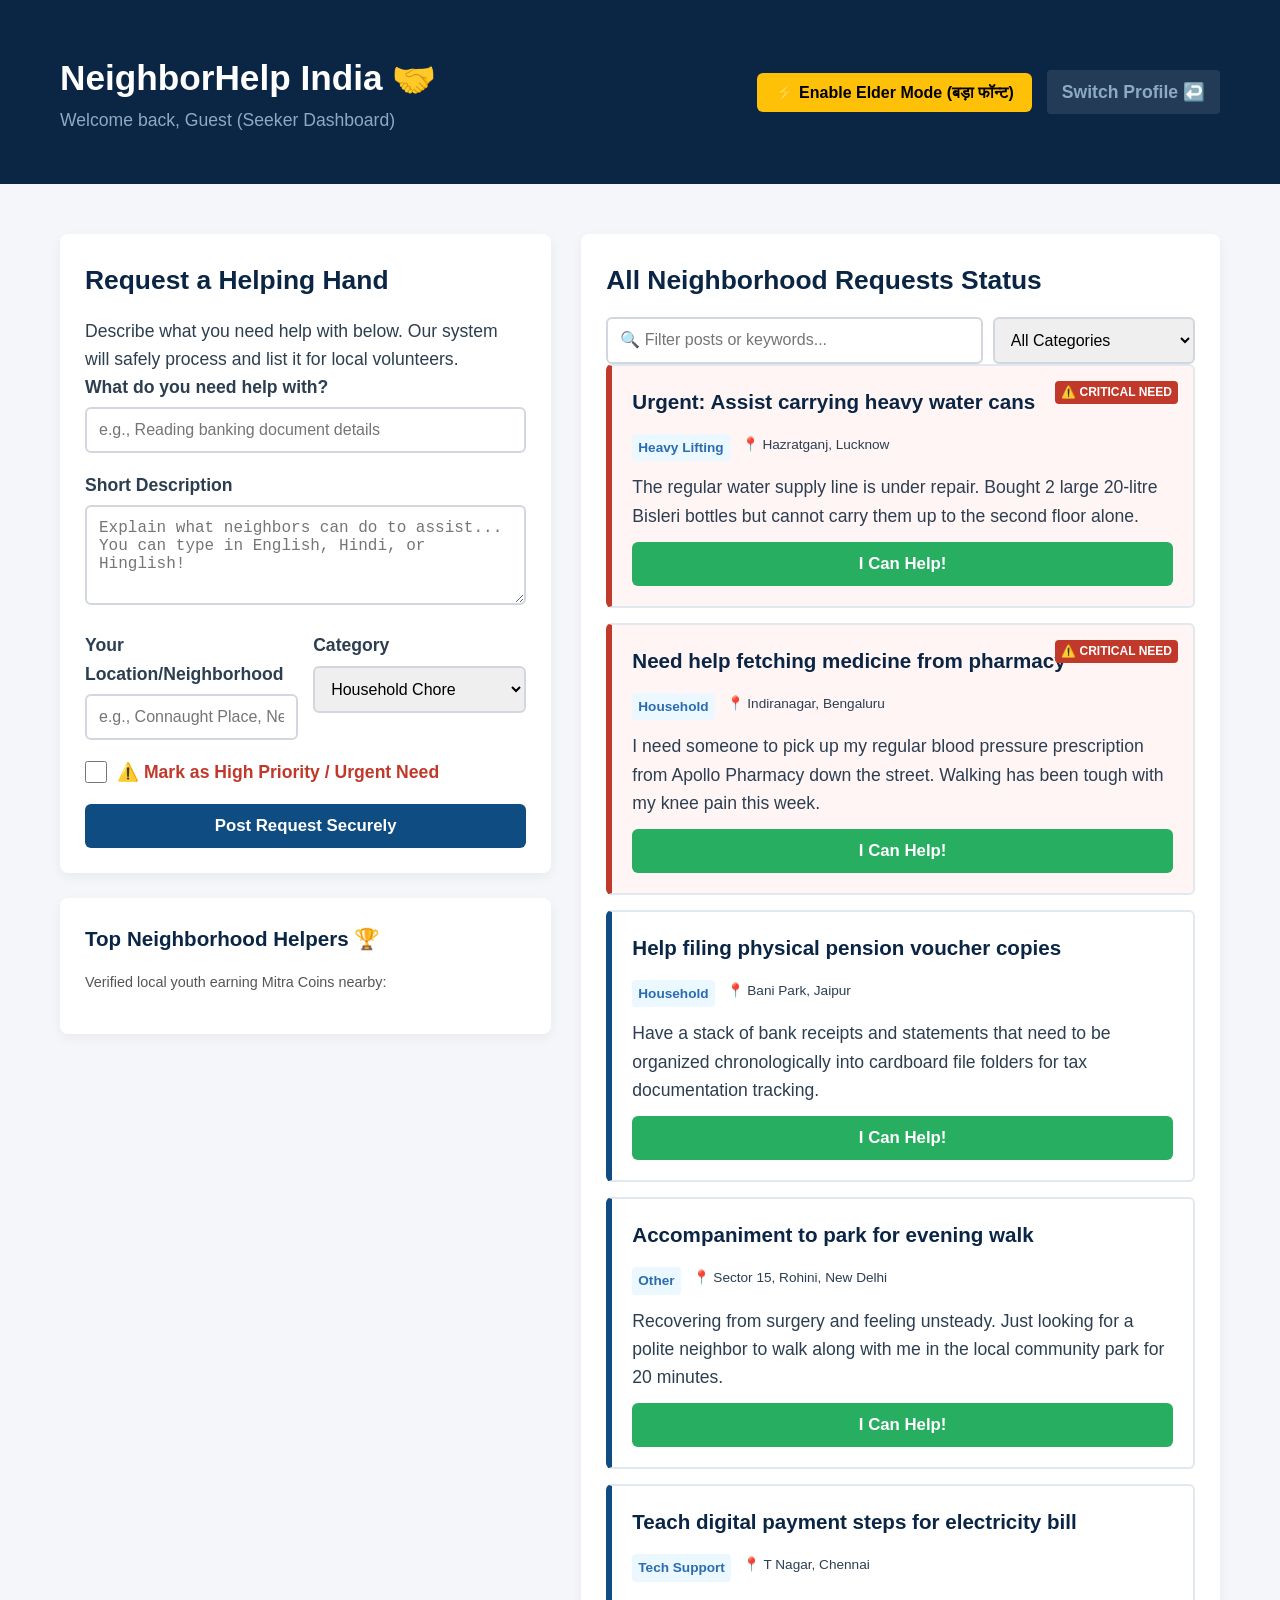
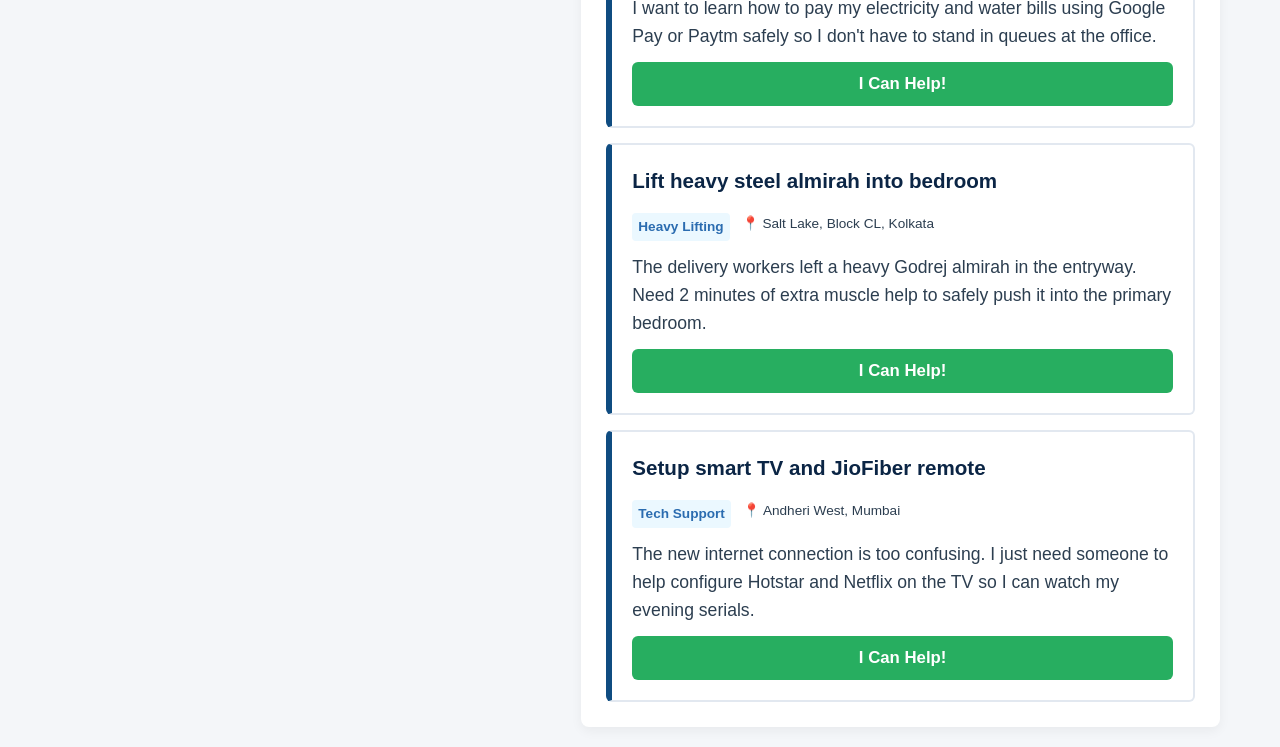
==== adult.html @ c607e311 "Add files via upload" ====
<!DOCTYPE html>
<html lang="en">
<head>
    <meta charset="UTF-8">
    <meta name="viewport" content="width=device-width, initial-scale=1.0">
    <title>Elder Dashboard - NeighborHelp India</title>
    <link rel="stylesheet" href="styles.css">
</head>
<body>

    <header class="main-header">
        <div class="container header-flex">
            <div>
                <h1>NeighborHelp India 🤝</h1>
                <p class="subtitle">Welcome back, <span id="display-profile-name">Elder</span> (Seeker Dashboard)</p>
            </div>
            <div class="header-controls">
                <button id="elder-mode-btn" class="btn-elder-toggle">⚡ Enable Elder Mode (बड़ा फॉन्ट)</button>
                <a href="index.html" class="logout-link">Switch Profile ↩️</a>
            </div>
        </div>
    </header>

    <main class="container main-content">
        <div class="left-column">
            <section class="form-section">
                <h2>Request a Helping Hand</h2>
                <p class="form-intro">Describe what you need help with below. Our system will safely process and list it for local volunteers.</p>
                
                <form id="task-form">
                    <div class="form-group">
                        <label for="task-title">What do you need help with?</label>
                        <input type="text" id="task-title" placeholder="e.g., Reading banking document details" required>
                    </div>

                    <div class="form-group">
                        <label for="task-desc">Short Description</label>
                        <textarea id="task-desc" rows="4" placeholder="Explain what neighbors can do to assist... You can type in English, Hindi, or Hinglish!" required></textarea>
                    </div>

                    <div class="form-row">
                        <div class="form-group">
                            <label for="task-location">Your Location/Neighborhood</label>
                            <input type="text" id="task-location" placeholder="e.g., Connaught Place, New Delhi" required>
                        </div>
                        <div class="form-group">
                            <label for="task-category">Category</label>
                            <select id="task-category">
                                <option value="Household">Household Chore</option>
                                <option value="Tech Support">Tech Support</option>
                                <option value="Heavy Lifting">Heavy Lifting</option>
                                <option value="Other">Other</option>
                            </select>
                        </div>
                    </div>

                    <div class="form-group checkbox-group">
                        <input type="checkbox" id="task-urgent">
                        <label for="task-urgent" class="urgent-label">⚠️ Mark as High Priority / Urgent Need</label>
                    </div>

                    <button type="submit" class="btn btn-primary">Post Request Securely</button>
                </form>
            </section>

            <section class="profile-widget leaderboard-widget">
                <h3>Top Neighborhood Helpers 🏆</h3>
                <p style="font-size: 0.9rem; color: #555; margin-bottom: 15px;">Verified local youth earning Mitra Coins nearby:</p>
                <div id="leaderboard-container">
                    </div>
            </section>
        </div>

        <section class="board-section">
            <div class="board-header">
                <h2>All Neighborhood Requests Status</h2>
                <div class="controls-wrapper">
                    <input type="text" id="search-input" placeholder="🔍 Filter posts or keywords...">
                    <select id="filter-select">
                        <option value="All">All Categories</option>
                        <option value="Household">Household Chore</option>
                        <option value="Tech Support">Tech Support</option>
                        <option value="Heavy Lifting">Heavy Lifting</option>
                        <option value="Other">Other</option>
                    </select>
                </div>
            </div>

            <div id="task-board" class="task-board">
                </div>
        </section>
    </main>

    <script src="app.js"></script>
</body>
</html>
---- styles.css ----
/* Accessibility & Global Defaults */
:root {
    --primary-color: #0f4c81;
    --primary-hover: #0a3356;
    --success-color: #27ae60;
    --urgent-color: #c0392b;
    --bg-color: #f4f6f9;
    --card-bg: #ffffff;
    --text-color: #2c3e50;
    --border-color: #d2d7df;
}

* {
    box-sizing: border-box;
    margin: 0;
    padding: 0;
}

body {
    font-family: 'Segoe UI', Tahoma, Geneva, Verdana, sans-serif;
    line-height: 1.6;
    background-color: var(--bg-color);
    color: var(--text-color);
    font-size: 1.1rem;
    transition: all 0.2s ease-in-out;
}

/* ELDER MODE OVERRIDES (HIGH CONTRAST & ENHANCED DENSITY) */
body.elder-mode {
    font-size: 1.5rem !important;
    background-color: #ffffff !important;
    color: #000000 !important;
}
body.elder-mode .form-section, 
body.elder-mode .board-section, 
body.elder-mode .profile-widget,
body.elder-mode .task-card {
    border: 3px solid #000000 !important;
    box-shadow: none !important;
    background: #ffffff !important;
    color: #000000 !important;
}
body.elder-mode input, 
body.elder-mode textarea, 
body.elder-mode select {
    font-size: 1.4rem !important;
    border: 3px solid #000000 !important;
    color: #000000 !important;
    background: #ffffff !important;
    padding: 15px !important;
}
body.elder-mode h1, body.elder-mode h2, body.elder-mode h3 {
    color: #000000 !important;
    font-size: 1.9rem !important;
    font-weight: 900 !important;
}
body.elder-mode .btn {
    font-size: 1.3rem !important;
    padding: 16px !important;
    border: 2px solid #000000 !important;
}

.container {
    max-width: 1200px;
    margin: 0 auto;
    padding: 20px;
}

.header-flex {
    display: flex;
    justify-content: space-between;
    align-items: center;
    flex-wrap: wrap;
    gap: 15px;
}

.header-controls {
    display: flex;
    align-items: center;
    gap: 15px;
}

.btn-elder-toggle {
    background-color: #ffc107;
    color: #000;
    font-weight: bold;
    border: none;
    padding: 10px 18px;
    border-radius: 6px;
    cursor: pointer;
    font-size: 1rem;
    transition: transform 0.1s;
}
.btn-elder-toggle:hover {
    transform: scale(1.03);
}

.logout-link {
    color: #8da9c4;
    text-decoration: none;
    font-weight: bold;
    background: rgba(255,255,255,0.1);
    padding: 8px 15px;
    border-radius: 4px;
}
.logout-link:hover {
    background: rgba(255,255,255,0.2);
    color: #fff;
}

/* Header styling */
.main-header {
    background-color: #0b2545;
    color: white;
    padding: 30px 0;
    margin-bottom: 30px;
}

.subtitle {
    font-size: 1.1rem;
    color: #8da9c4;
}

/* Structural Dashboard Grid Mapping */
.main-content {
    display: grid;
    grid-template-columns: 1fr;
    gap: 30px;
}

@media (min-width: 850px) {
    .main-content {
        grid-template-columns: 1fr 1.3fr;
    }
}

.left-column {
    display: flex;
    flex-direction: column;
    gap: 25px;
}

/* Cards & Widgets */
.form-section, .board-section, .profile-widget {
    background: var(--card-bg);
    padding: 25px;
    border-radius: 8px;
    box-shadow: 0 4px 12px rgba(0, 0, 0, 0.05);
}

.helper-wallet {
    background: #e3f2fd;
    border: 2px solid #90caf9;
    text-align: center;
}

.karma-container {
    font-size: 2rem;
    font-weight: bold;
    color: #1565c0;
    margin: 5px 0;
}

.karma-badge {
    display: inline-block;
    background-color: #1565c0;
    color: white;
    font-weight: bold;
    padding: 4px 14px;
    border-radius: 20px;
    font-size: 0.85rem;
}

/* Leaderboards styling */
.leaderboard-row {
    display: flex;
    justify-content: space-between;
    align-items: center;
    padding: 10px 0;
    border-bottom: 1px solid #edf2f7;
}
.leaderboard-row:last-child { border-bottom: none; }

/* Gamification Reward Lists styles */
.milestone-list {
    list-style: none;
}
.milestone-list li {
    padding: 12px;
    margin-bottom: 8px;
    border-radius: 6px;
    background: #f8f9fa;
    border-left: 4px solid #cbd5e0;
}
.milestone-list li.unlocked {
    background: #e8f5e9;
    border-left-color: var(--success-color);
    color: #1b5e20;
}

h2, h3 {
    margin-bottom: 15px;
    color: #0b2545;
}

.form-group { margin-bottom: 18px; }
.form-row {
    display: grid;
    grid-template-columns: 1fr 1fr;
    gap: 15px;
}

label {
    display: block;
    font-weight: bold;
    margin-bottom: 6px;
}

input, textarea, select {
    width: 100%;
    padding: 12px;
    border: 2px solid var(--border-color);
    border-radius: 6px;
    font-size: 1rem;
}
input:focus, textarea:focus, select:focus {
    outline: 3px solid #ffc107;
    border-color: var(--primary-color);
}

.checkbox-group { display: flex; align-items: center; gap: 10px; }
.checkbox-group input { width: 22px; height: 22px; }
.urgent-label { margin-bottom: 0; color: var(--urgent-color); }

.controls-wrapper {
    display: flex; gap: 10px; margin-top: 10px; flex-wrap: wrap;
}
.controls-wrapper input { flex: 2; min-width: 180px; }
.controls-wrapper select { flex: 1; min-width: 150px; }

/* Action Buttons styles */
.btn {
    display: inline-block; width: 100%; padding: 12px; font-size: 1.05rem;
    font-weight: bold; text-align: center; border: none; border-radius: 6px;
    cursor: pointer; transition: background 0.2s;
}
.btn-primary { background-color: var(--primary-color); color: white; }
.btn-primary:hover { background-color: var(--primary-hover); }
.btn-success { background-color: var(--success-color); color: white; }
.btn-claimed { background-color: #a0aec0; color: white; cursor: not-allowed; }
.btn-voice { background-color: #6b46c1; color: white; padding: 12px; font-size: 1rem; margin-top: 8px; }

/* Dynamic Content Feed Components layout */
.task-board { display: flex; flex-direction: column; gap: 15px; }
.task-card {
    border: 2px solid #e2e8f0; border-left: 6px solid var(--primary-color);
    padding: 20px; border-radius: 6px; background-color: #fff; position: relative;
}
.task-card.claimed { border-left-color: #718096; background-color: #edf2f7; opacity: 0.65; }
.task-card.urgent-card { border-left-color: var(--urgent-color); background-color: #fff5f5; animation: pulse 2s infinite; }

@keyframes pulse {
    0% { box-shadow: 0 0 0 0 rgba(192, 57, 43, 0.4); }
    70% { box-shadow: 0 0 0 8px rgba(192, 57, 43, 0); }
    100% { box-shadow: 0 0 0 0 rgba(192, 57, 43, 0); }
}

.urgent-badge { position: absolute; top: 15px; right: 15px; background: var(--urgent-color); color: white; font-size: 0.75rem; font-weight: bold; padding: 2px 6px; border-radius: 4px; }
.task-meta { display: flex; gap: 12px; margin: 8px 0 12px 0; font-size: 0.85rem; }
.badge { padding: 3px 6px; border-radius: 4px; font-weight: bold; background: #ebf8ff; color: #2b6cb0; }

/* Login Page Theme Layout Rules */
.login-body {
    background: linear-gradient(135deg, #0b2545 0%, #134074 100%);
    display: flex; justify-content: center; align-items: center; min-height: 100vh; padding: 20px;
}
.login-container { max-width: 550px; width: 100%; }
.login-header { text-align: center; color: white; margin-bottom: 25px; }
.login-header h1 { font-size: 2.2rem; }
.login-header p { color: #8da9c4; }
.login-card { background: white; padding: 35px; border-radius: 12px; box-shadow: 0 20px 25px -5px rgba(0,0,0,0.3); }
.role-selector-grid { display: grid; grid-template-columns: 1fr 1fr; gap: 15px; margin-top: 5px; }
.role-option { cursor: pointer; }
.role-option input { display: none; }
.role-card-inner {
    border: 2px solid var(--border-color); padding: 15px; border-radius: 8px; text-align: center; height: 100%; transition: all 0.2s;
}
.role-icon { font-size: 2rem; display: block; margin-bottom: 5px; }
.role-card-inner h3 { font-size: 1.1rem; margin-bottom: 5px; }
.role-card-inner p { font-size: 0.8rem; color: #718096; line-height: 1.3; }
.role-option input:checked + .role-card-inner {
    border-color: var(--primary-color); background: #ebf8ff; box-shadow: 0 0 0 1px var(--primary-color);
}

/* Accessible Overlay structures */
.modal-overlay {
    position: fixed; top: 0; left: 0; width: 100%; height: 100%; background: rgba(0, 0, 0, 0.6); display: none; justify-content: center; align-items: center; z-index: 1000;
}
.modal-content { background: #fff; padding: 35px; max-width: 480px; width: 90%; border-radius: 8px; position: relative; text-align: center; }
.modal-close-btn { position: absolute; top: 10px; right: 20px; font-size: 1.8rem; background: none; border: none; cursor: pointer; color: #a0aec0; }
#modal-body-text { margin: 15px 0; background: #f0fff4; padding: 12px; border-radius: 6px; border: 1px dashed var(--success-color); font-size: 1.05rem; }

@keyframes blink {
    0% { opacity: 0.3; }
    50% { opacity: 1; }
    100% { opacity: 0.3; }
}
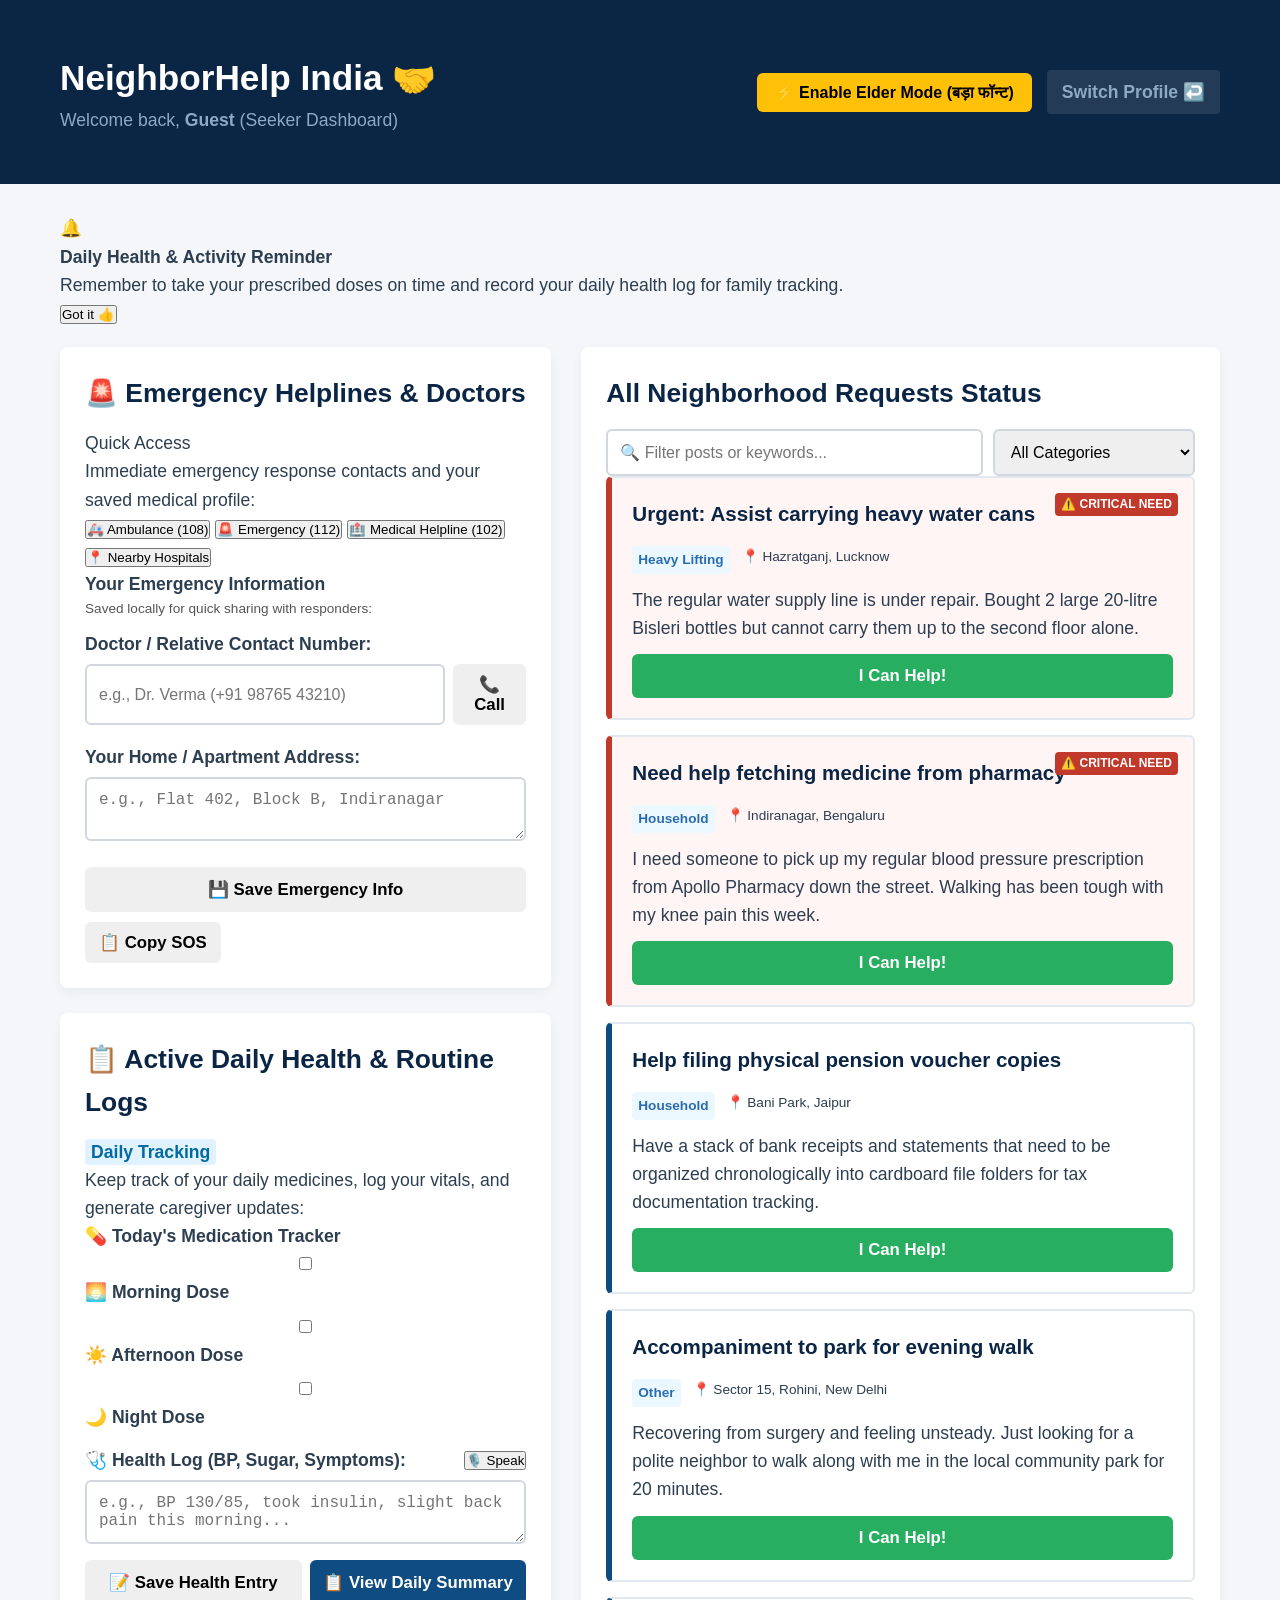
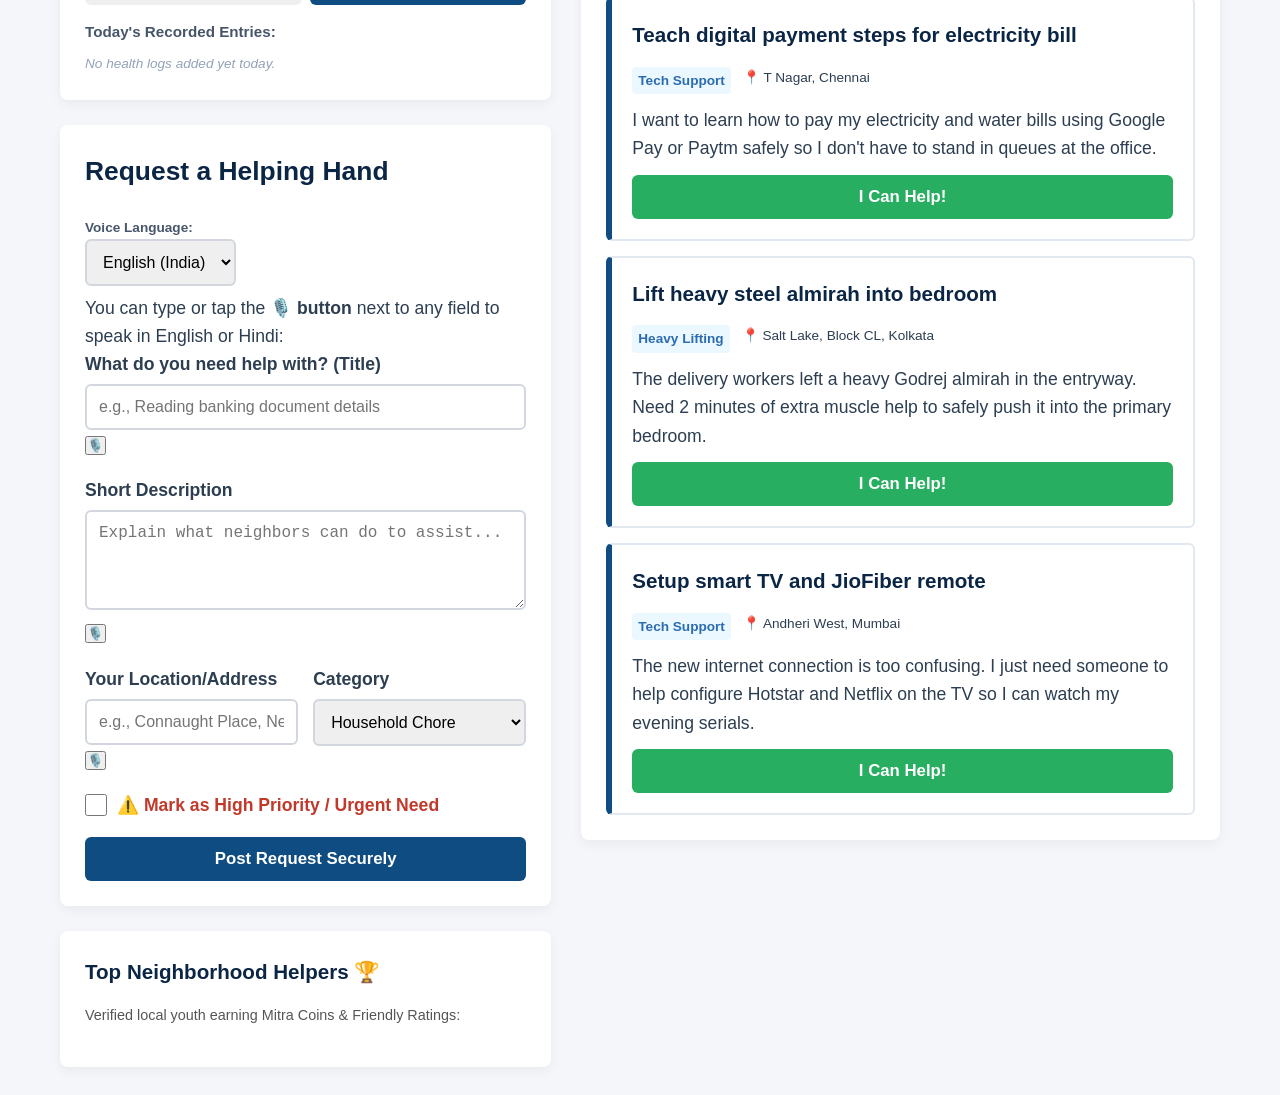
==== commit 7fef49fb: "Enhance adult.html with new features and sections Added daily reminder banner, emergency helplines s" ====
--- a/adult.html
+++ b/adult.html
@@ -6,13 +6,13 @@
     <title>Elder Dashboard - NeighborHelp India</title>
     <link rel="stylesheet" href="styles.css">
 </head>
-<body>
+<body data-page-role="adult">
 
     <header class="main-header">
         <div class="container header-flex">
             <div>
                 <h1>NeighborHelp India 🤝</h1>
-                <p class="subtitle">Welcome back, <span id="display-profile-name">Elder</span> (Seeker Dashboard)</p>
+                <p class="subtitle">Welcome back, <strong id="display-profile-name">Elder / Seeker</strong> (Seeker Dashboard)</p>
             </div>
             <div class="header-controls">
                 <button id="elder-mode-btn" class="btn-elder-toggle">⚡ Enable Elder Mode (बड़ा फॉन्ट)</button>
@@ -21,28 +21,156 @@
         </div>
     </header>
 
+    <!-- DAILY REMINDER NOTIFICATION BANNER -->
+    <div class="container" style="padding-top: 0; padding-bottom: 0;">
+        <div id="daily-reminder-banner" class="daily-reminder-card">
+            <div class="reminder-content">
+                <span class="reminder-bell-icon">🔔</span>
+                <div>
+                    <h4 id="reminder-title">Daily Health &amp; Activity Reminder</h4>
+                    <p id="reminder-desc">Remember to take your prescribed doses on time and record your daily health log for family tracking.</p>
+                </div>
+            </div>
+            <button type="button" class="btn-dismiss-reminder" onclick="dismissDailyReminder()">Got it 👍</button>
+        </div>
+    </div>
+
     <main class="container main-content">
         <div class="left-column">
+            <!-- 1. EMERGENCY MEDICAL & DOCTORS DIRECTORY -->
+            <section class="form-section emergency-section">
+                <div class="emergency-header">
+                    <h2>🚨 Emergency Helplines &amp; Doctors</h2>
+                    <span class="emergency-badge">Quick Access</span>
+                </div>
+                <p class="form-intro">Immediate emergency response contacts and your saved medical profile:</p>
+                
+                <div class="emergency-quick-dials">
+                    <button type="button" class="emergency-dial-btn ambulance-btn" onclick="triggerEmergencyCall('108', 'Ambulance')">🚑 Ambulance (108)</button>
+                    <button type="button" class="emergency-dial-btn national-btn" onclick="triggerEmergencyCall('112', 'National Emergency')">🚨 Emergency (112)</button>
+                    <button type="button" class="emergency-dial-btn medical-btn" onclick="triggerEmergencyCall('102', 'Medical Helpline')">🏥 Medical Helpline (102)</button>
+                    <button type="button" class="emergency-dial-btn maps-btn" onclick="findNearbyHospitals()">📍 Nearby Hospitals</button>
+                </div>
+
+                <div class="emergency-saved-info">
+                    <h4>Your Emergency Information</h4>
+                    <p style="font-size: 0.85rem; color: #555; margin-bottom: 10px;">Saved locally for quick sharing with responders:</p>
+                    
+                    <div class="form-group">
+                        <label for="elder-contact-no">Doctor / Relative Contact Number:</label>
+                        <div style="display: flex; gap: 8px;">
+                            <input type="tel" id="elder-contact-no" placeholder="e.g., Dr. Verma (+91 98765 43210)">
+                            <button type="button" class="btn btn-secondary" style="width: auto; padding: 10px 14px;" onclick="callSavedDoctor()">📞 Call</button>
+                        </div>
+                    </div>
+
+                    <div class="form-group">
+                        <label for="elder-home-address">Your Home / Apartment Address:</label>
+                        <textarea id="elder-home-address" rows="2" placeholder="e.g., Flat 402, Block B, Indiranagar"></textarea>
+                    </div>
+
+                    <div style="display: flex; gap: 10px; align-items: center; flex-wrap: wrap;">
+                        <button type="button" id="save-emergency-btn" class="btn btn-secondary">💾 Save Emergency Info</button>
+                        <button type="button" class="btn btn-danger" style="width: auto; padding: 10px 14px;" onclick="copySOSDetails()">📋 Copy SOS</button>
+                        <span id="emergency-save-status" class="status-msg"></span>
+                    </div>
+                </div>
+            </section>
+
+            <!-- 2. ACTIVE DAILY HEALTH & ROUTINE LOG SECTION -->
+            <section class="form-section daily-log-section">
+                <div class="emergency-header">
+                    <h2>📋 Active Daily Health &amp; Routine Logs</h2>
+                    <span class="badge" style="background:#e0f2fe; color:#0369a1;">Daily Tracking</span>
+                </div>
+                <p class="form-intro">Keep track of your daily medicines, log your vitals, and generate caregiver updates:</p>
+
+                <!-- MEDICINE SCHEDULE CHECKLIST -->
+                <div class="medication-checklist-card">
+                    <h4>💊 Today's Medication Tracker</h4>
+                    <div class="med-checkbox-grid">
+                        <label class="med-toggle-item">
+                            <input type="checkbox" id="med-morning" onchange="toggleMedicationLog('Morning')">
+                            <span>🌅 Morning Dose</span>
+                        </label>
+                        <label class="med-toggle-item">
+                            <input type="checkbox" id="med-afternoon" onchange="toggleMedicationLog('Afternoon')">
+                            <span>☀️ Afternoon Dose</span>
+                        </label>
+                        <label class="med-toggle-item">
+                            <input type="checkbox" id="med-night" onchange="toggleMedicationLog('Night')">
+                            <span>🌙 Night Dose</span>
+                        </label>
+                    </div>
+                </div>
+
+                <!-- HEALTH LOG ENTRY (BP, SUGAR, SYMPTOMS) -->
+                <div class="health-log-entry-card" style="margin-top: 15px;">
+                    <div style="display: flex; justify-content: space-between; align-items: center; margin-bottom: 6px;">
+                        <label for="health-log-input" style="margin-bottom:0;">🩺 Health Log (BP, Sugar, Symptoms):</label>
+                        <button type="button" class="mic-field-btn" style="position:static;" onclick="startVoiceForField('health-log-input', 'Health Log')">🎙️ Speak</button>
+                    </div>
+                    <textarea id="health-log-input" rows="2" placeholder="e.g., BP 130/85, took insulin, slight back pain this morning..."></textarea>
+                    
+                    <div style="display: flex; gap: 8px; margin-top: 8px; flex-wrap: wrap;">
+                        <button type="button" class="btn btn-secondary" style="flex:1;" onclick="saveDailyHealthLog()">📝 Save Health Entry</button>
+                        <button type="button" class="btn btn-primary" style="flex:1;" onclick="generateDailyCaregiverSummary()">📋 View Daily Summary</button>
+                    </div>
+                </div>
+
+                <!-- RECENT ACTIVE LOG FEED -->
+                <div style="margin-top: 15px;">
+                    <h4 style="font-size: 0.95rem; color:#475569; margin-bottom: 8px;">Today's Recorded Entries:</h4>
+                    <div id="daily-log-entries-list" class="daily-log-entries-box">
+                        <p style="font-size:0.85rem; color:#94a3b8; font-style:italic;">No health logs added yet today.</p>
+                    </div>
+                </div>
+            </section>
+
+            <!-- 3. REQUEST A TASK FORM WITH INDIVIDUAL VOICE INPUTS -->
             <section class="form-section">
-                <h2>Request a Helping Hand</h2>
-                <p class="form-intro">Describe what you need help with below. Our system will safely process and list it for local volunteers.</p>
-                
+                <div style="display: flex; justify-content: space-between; align-items: center; margin-bottom: 8px; flex-wrap: wrap; gap: 10px;">
+                    <h2>Request a Helping Hand</h2>
+                    <div class="voice-lang-bar">
+                        <label for="voice-lang-select" style="margin-bottom:0; font-size:0.85rem; color:#475569;">Voice Language:</label>
+                        <select id="voice-lang-select" class="voice-lang-dropdown">
+                            <option value="en-IN" selected>English (India)</option>
+                            <option value="hi-IN">हिन्दी (Hindi)</option>
+                        </select>
+                    </div>
+                </div>
+                <p class="form-intro">You can type or tap the <strong>🎙️ button</strong> next to any field to speak in English or Hindi:</p>
+                <p id="voice-status-text" class="voice-status-indicator" style="display:none;"></p>
+
                 <form id="task-form">
-                    <div class="form-group">
-                        <label for="task-title">What do you need help with?</label>
-                        <input type="text" id="task-title" placeholder="e.g., Reading banking document details" required>
-                    </div>
-
+                    <!-- TITLE FIELD WITH MIC -->
+                    <div class="form-group">
+                        <label for="task-title">What do you need help with? (Title)</label>
+                        <div class="input-with-mic">
+                            <input type="text" id="task-title" placeholder="e.g., Reading banking document details" required>
+                            <button type="button" class="mic-field-btn" onclick="startVoiceForField('task-title', 'Title')">🎙️</button>
+                        </div>
+                    </div>
+
+                    <!-- SHORT DESCRIPTION FIELD WITH MIC -->
                     <div class="form-group">
                         <label for="task-desc">Short Description</label>
-                        <textarea id="task-desc" rows="4" placeholder="Explain what neighbors can do to assist... You can type in English, Hindi, or Hinglish!" required></textarea>
+                        <div class="input-with-mic textarea-mic-wrapper">
+                            <textarea id="task-desc" rows="4" placeholder="Explain what neighbors can do to assist..." required></textarea>
+                            <button type="button" class="mic-field-btn mic-textarea-btn" onclick="startVoiceForField('task-desc', 'Description')">🎙️</button>
+                        </div>
                     </div>
 
                     <div class="form-row">
+                        <!-- LOCATION FIELD WITH MIC -->
                         <div class="form-group">
-                            <label for="task-location">Your Location/Neighborhood</label>
-                            <input type="text" id="task-location" placeholder="e.g., Connaught Place, New Delhi" required>
-                        </div>
+                            <label for="task-location">Your Location/Address</label>
+                            <div class="input-with-mic">
+                                <input type="text" id="task-location" placeholder="e.g., Connaught Place, New Delhi" required>
+                                <button type="button" class="mic-field-btn" onclick="startVoiceForField('task-location', 'Location / Address')">🎙️</button>
+                            </div>
+                        </div>
+
                         <div class="form-group">
                             <label for="task-category">Category</label>
                             <select id="task-category">
@@ -63,34 +191,91 @@
                 </form>
             </section>
 
+            <!-- LEADERBOARD -->
             <section class="profile-widget leaderboard-widget">
                 <h3>Top Neighborhood Helpers 🏆</h3>
-                <p style="font-size: 0.9rem; color: #555; margin-bottom: 15px;">Verified local youth earning Mitra Coins nearby:</p>
-                <div id="leaderboard-container">
-                    </div>
-            </section>
-        </div>
-
-        <section class="board-section">
-            <div class="board-header">
-                <h2>All Neighborhood Requests Status</h2>
-                <div class="controls-wrapper">
-                    <input type="text" id="search-input" placeholder="🔍 Filter posts or keywords...">
-                    <select id="filter-select">
-                        <option value="All">All Categories</option>
-                        <option value="Household">Household Chore</option>
-                        <option value="Tech Support">Tech Support</option>
-                        <option value="Heavy Lifting">Heavy Lifting</option>
-                        <option value="Other">Other</option>
-                    </select>
-                </div>
-            </div>
-
-            <div id="task-board" class="task-board">
-                </div>
-        </section>
+                <p style="font-size: 0.9rem; color: #555; margin-bottom: 15px;">Verified local youth earning Mitra Coins &amp; Friendly Ratings:</p>
+                <div id="leaderboard-container"></div>
+            </section>
+        </div>
+
+        <div class="right-column">
+            <!-- INCOMING VOLUNTEER OFFERS AWAITING ACCEPTANCE -->
+            <div id="helper-approval-section" class="approval-box" style="display:none;">
+                <div class="approval-box-header">
+                    <h3>🔔 Help is Available! Do you want to accept?</h3>
+                    <span class="live-dot-pulse">Action Required</span>
+                </div>
+                <p style="font-size: 0.95rem; color: #92400e; margin-bottom: 12px;">
+                    A volunteer has offered to help. Please review and click <strong>Accept</strong> to assign them:
+                </p>
+                <div id="approval-cards-container"></div>
+            </div>
+
+            <!-- ACTIVE IN-PROGRESS SECTION: ASKS IF HELP IS COMPLETED -->
+            <div id="in-progress-section" class="active-progress-box" style="display:none;">
+                <div class="approval-box-header">
+                    <h3>⏳ Help in Progress</h3>
+                    <span class="active-dot-pulse">Ongoing</span>
+                </div>
+                <p style="font-size: 0.95rem; color: #075985; margin-bottom: 12px;">
+                    A volunteer is currently assigned. When they finish, confirm below to release their Mitra Coins and rate them:
+                </p>
+                <div id="in-progress-cards-container"></div>
+            </div>
+
+            <!-- TASK STATUS FEED -->
+            <section class="board-section">
+                <div class="board-header">
+                    <h2>All Neighborhood Requests Status</h2>
+                    <div class="controls-wrapper">
+                        <input type="text" id="search-input" placeholder="🔍 Filter posts or keywords...">
+                        <select id="filter-select">
+                            <option value="All">All Categories</option>
+                            <option value="Household">Household Chore</option>
+                            <option value="Tech Support">Tech Support</option>
+                            <option value="Heavy Lifting">Heavy Lifting</option>
+                            <option value="Other">Other</option>
+                        </select>
+                    </div>
+                </div>
+
+                <div id="task-board" class="task-board"></div>
+            </section>
+        </div>
     </main>
+
+    <!-- COMPLETION & FRIENDLY RATING MODAL -->
+    <div id="rating-modal" class="modal-overlay">
+        <div class="modal-content">
+            <button class="modal-close-btn" id="close-rating-modal-btn">&times;</button>
+            <h2>Confirm Help Done &amp; Rate Volunteer 🎉</h2>
+            <p id="rating-task-title" style="font-weight: bold; margin: 10px 0; color: #0d2c4a; font-size: 1.1rem;"></p>
+            <p>Did volunteer <strong id="rating-helper-name">the helper</strong> finish the work satisfactorily?</p>
+            
+            <div class="rating-choice-group">
+                <label>How friendly and helpful was the volunteer?</label>
+                <div class="rating-buttons">
+                    <button type="button" class="btn rating-btn rating-selected" data-rating="friendly">😊 Very Friendly &amp; Helpful</button>
+                    <button type="button" class="btn rating-btn" data-rating="unfriendly">😐 Neutral / Needs Improvement</button>
+                </div>
+            </div>
+
+            <button id="submit-completion-btn" class="btn btn-success" style="margin-top: 22px;">✅ Confirm Help Done &amp; Award Mitra Coins</button>
+        </div>
+    </div>
+
+    <!-- DAILY HEALTH & CAREGIVER SUMMARY MODAL -->
+    <div id="summary-modal" class="modal-overlay">
+        <div class="modal-content">
+            <button class="modal-close-btn" onclick="closeSummaryModal()">&times;</button>
+            <h2>📋 Daily Health &amp; Activity Summary</h2>
+            <p style="font-size:0.9rem; color:#64748b; margin-bottom:12px;">Consolidated daily briefing for yourself and caregivers:</p>
+            <div id="summary-modal-body" style="text-align:left; background:#f8fafc; border:1px solid #cbd5e1; border-radius:8px; padding:15px; font-size:0.95rem; line-height:1.5;"></div>
+            <button type="button" class="btn btn-primary" style="margin-top:15px;" onclick="copyDailySummaryText()">📋 Copy Summary for Family WhatsApp</button>
+        </div>
+    </div>
 
     <script src="app.js"></script>
 </body>
-</html>+</html>
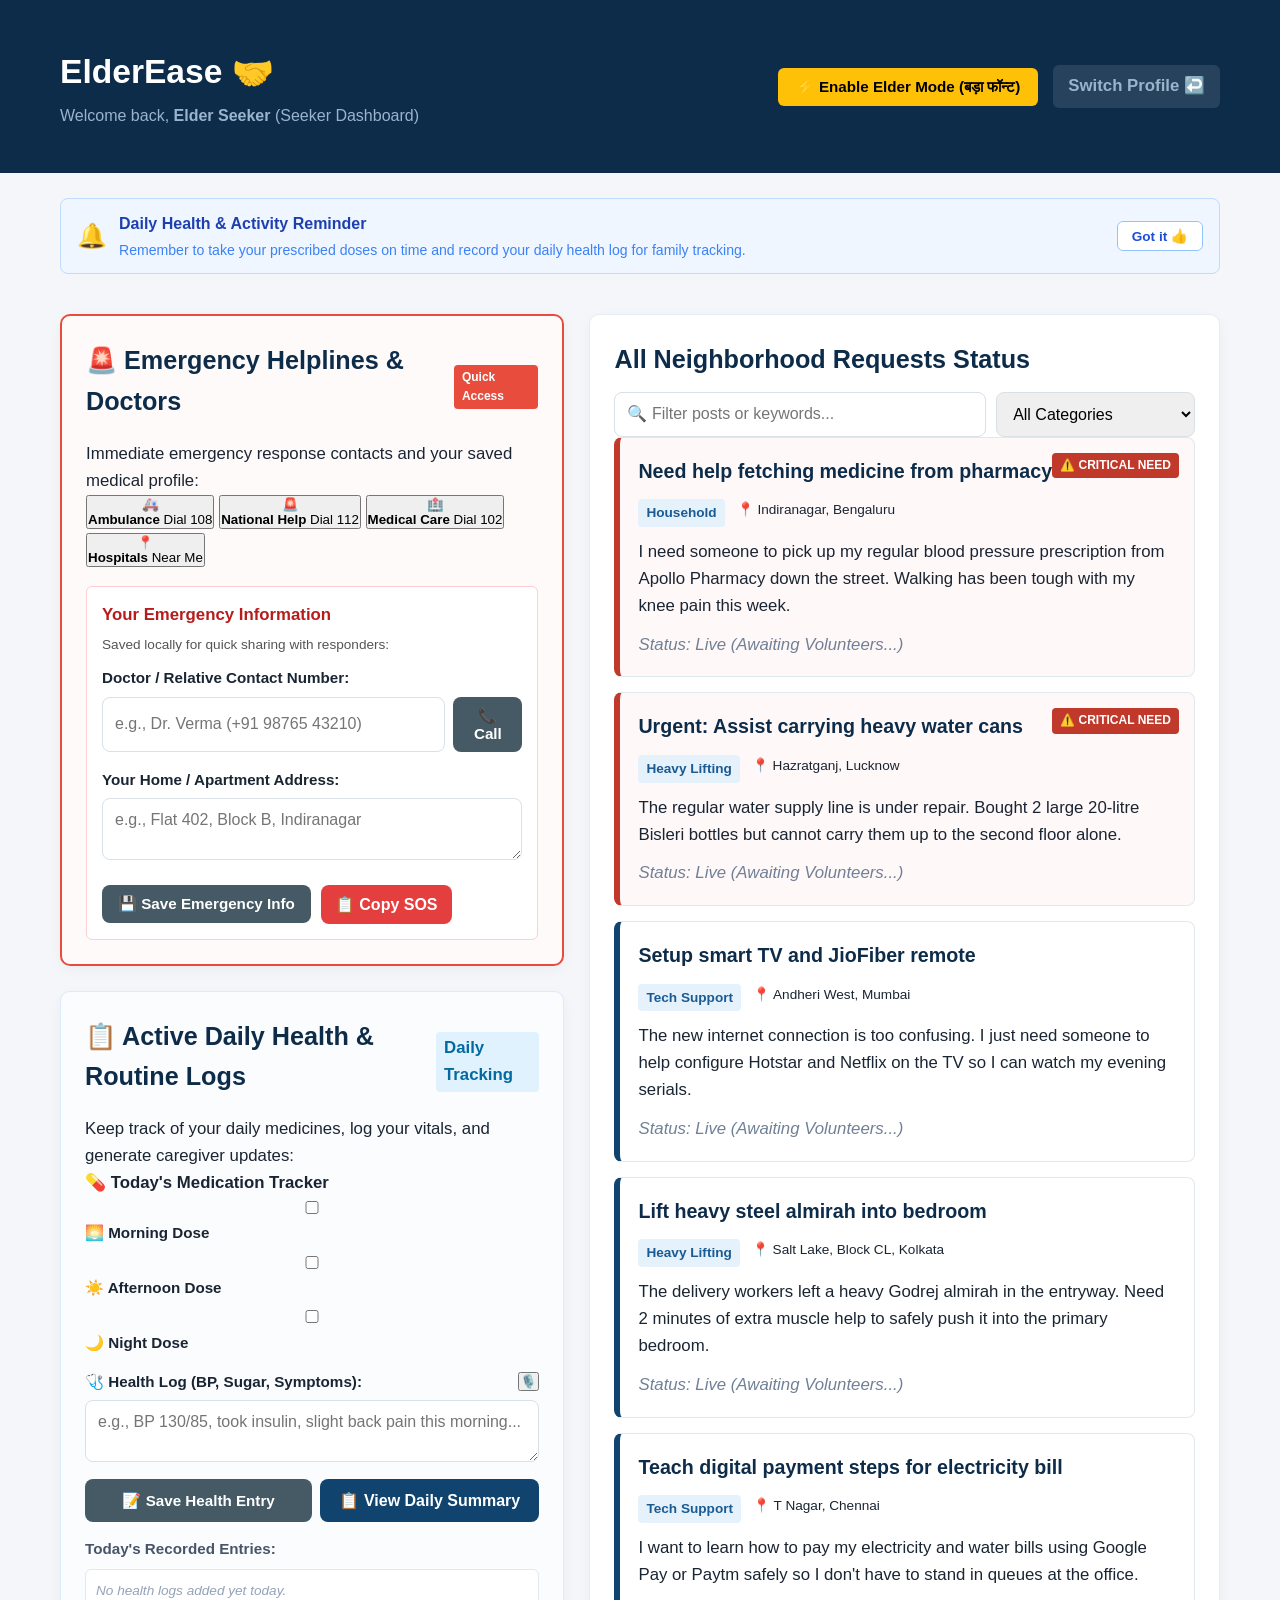
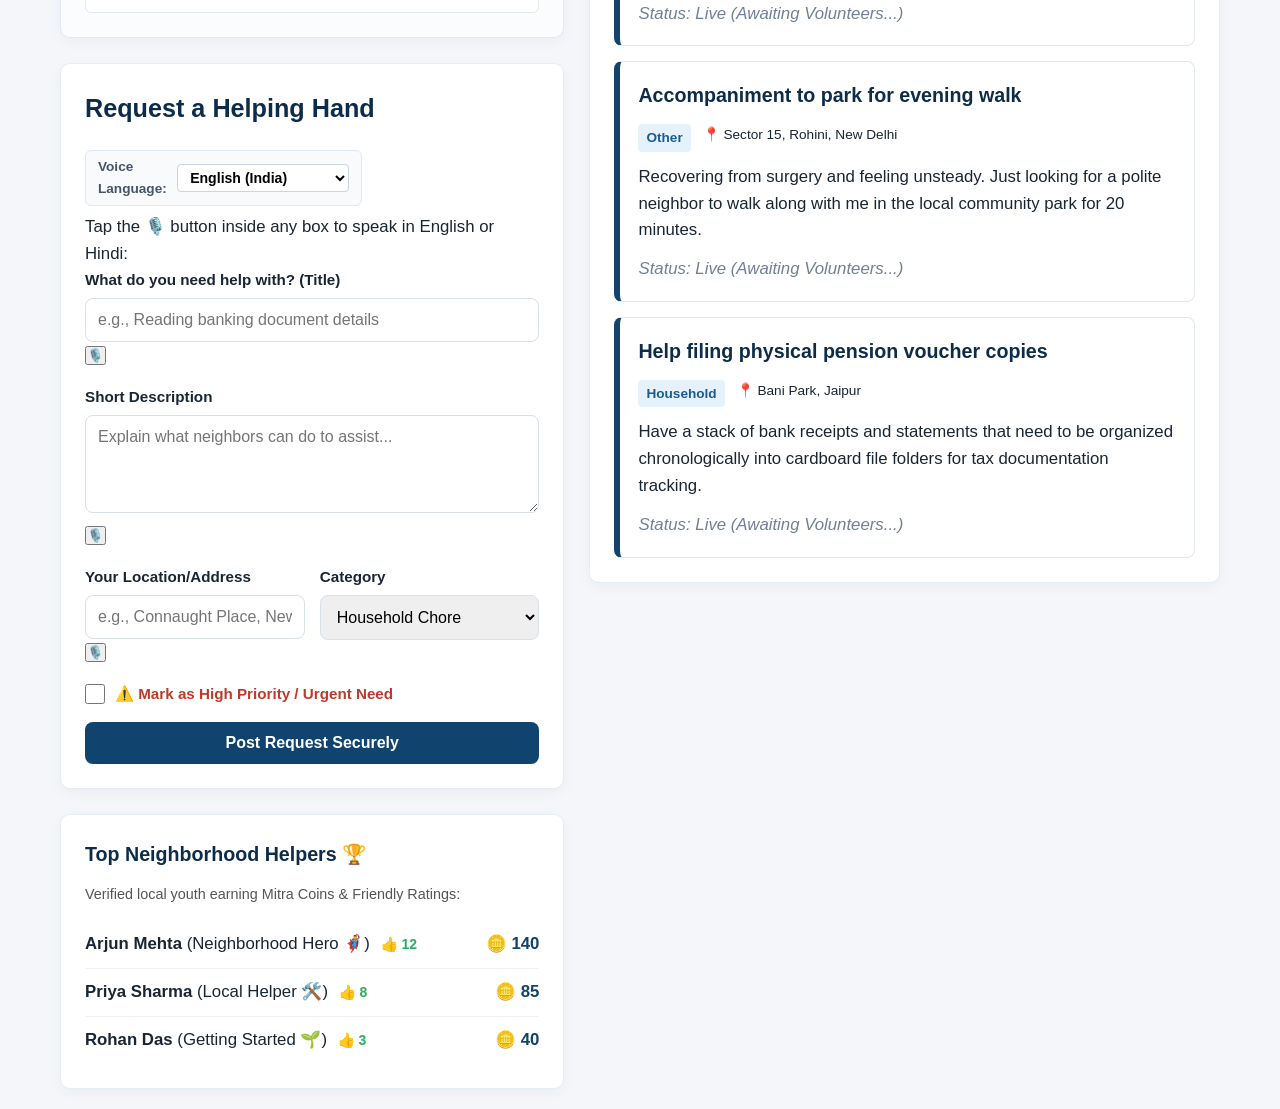
==== commit 4ce3bf45: "Refactor adult.html for ElderEase branding and layout Updated the Elder Dashboard from 'NeighborHelp" ====
--- a/adult.html
+++ b/adult.html
@@ -3,7 +3,7 @@
 <head>
     <meta charset="UTF-8">
     <meta name="viewport" content="width=device-width, initial-scale=1.0">
-    <title>Elder Dashboard - NeighborHelp India</title>
+    <title>Elder Dashboard - ElderEase</title>
     <link rel="stylesheet" href="styles.css">
 </head>
 <body data-page-role="adult">
@@ -11,7 +11,7 @@
     <header class="main-header">
         <div class="container header-flex">
             <div>
-                <h1>NeighborHelp India 🤝</h1>
+                <h1>ElderEase 🤝</h1>
                 <p class="subtitle">Welcome back, <strong id="display-profile-name">Elder / Seeker</strong> (Seeker Dashboard)</p>
             </div>
             <div class="header-controls">
@@ -37,7 +37,7 @@
 
     <main class="container main-content">
         <div class="left-column">
-            <!-- 1. EMERGENCY MEDICAL & DOCTORS DIRECTORY -->
+            <!-- 1. EMERGENCY MEDICAL & DOCTORS DIRECTORY (PICTURE 1 FIX) -->
             <section class="form-section emergency-section">
                 <div class="emergency-header">
                     <h2>🚨 Emergency Helplines &amp; Doctors</h2>
@@ -45,11 +45,36 @@
                 </div>
                 <p class="form-intro">Immediate emergency response contacts and your saved medical profile:</p>
                 
-                <div class="emergency-quick-dials">
-                    <button type="button" class="emergency-dial-btn ambulance-btn" onclick="triggerEmergencyCall('108', 'Ambulance')">🚑 Ambulance (108)</button>
-                    <button type="button" class="emergency-dial-btn national-btn" onclick="triggerEmergencyCall('112', 'National Emergency')">🚨 Emergency (112)</button>
-                    <button type="button" class="emergency-dial-btn medical-btn" onclick="triggerEmergencyCall('102', 'Medical Helpline')">🏥 Medical Helpline (102)</button>
-                    <button type="button" class="emergency-dial-btn maps-btn" onclick="findNearbyHospitals()">📍 Nearby Hospitals</button>
+                <!-- 2x2 Clean Grid -->
+                <div class="emergency-grid-2x2">
+                    <button type="button" class="emergency-box ambulance-box" onclick="triggerEmergencyCall('108', 'Ambulance')">
+                        <span class="em-icon">🚑</span>
+                        <div>
+                            <strong>Ambulance</strong>
+                            <span>Dial 108</span>
+                        </div>
+                    </button>
+                    <button type="button" class="emergency-box national-box" onclick="triggerEmergencyCall('112', 'National Emergency')">
+                        <span class="em-icon">🚨</span>
+                        <div>
+                            <strong>National Help</strong>
+                            <span>Dial 112</span>
+                        </div>
+                    </button>
+                    <button type="button" class="emergency-box medical-box" onclick="triggerEmergencyCall('102', 'Medical Helpline')">
+                        <span class="em-icon">🏥</span>
+                        <div>
+                            <strong>Medical Care</strong>
+                            <span>Dial 102</span>
+                        </div>
+                    </button>
+                    <button type="button" class="emergency-box hospitals-box" onclick="findNearbyHospitals()">
+                        <span class="em-icon">📍</span>
+                        <div>
+                            <strong>Hospitals</strong>
+                            <span>Near Me</span>
+                        </div>
+                    </button>
                 </div>
 
                 <div class="emergency-saved-info">
@@ -77,7 +102,7 @@
                 </div>
             </section>
 
-            <!-- 2. ACTIVE DAILY HEALTH & ROUTINE LOG SECTION -->
+            <!-- 2. ACTIVE DAILY HEALTH & ROUTINE LOG SECTION (PICTURE 2 FIX) -->
             <section class="form-section daily-log-section">
                 <div class="emergency-header">
                     <h2>📋 Active Daily Health &amp; Routine Logs</h2>
@@ -85,30 +110,30 @@
                 </div>
                 <p class="form-intro">Keep track of your daily medicines, log your vitals, and generate caregiver updates:</p>
 
-                <!-- MEDICINE SCHEDULE CHECKLIST -->
-                <div class="medication-checklist-card">
+                <!-- HORIZONTAL MEDICINE TRACKER -->
+                <div class="medication-horizontal-card">
                     <h4>💊 Today's Medication Tracker</h4>
-                    <div class="med-checkbox-grid">
-                        <label class="med-toggle-item">
+                    <div class="med-horizontal-row">
+                        <label class="med-dose-chip">
                             <input type="checkbox" id="med-morning" onchange="toggleMedicationLog('Morning')">
                             <span>🌅 Morning Dose</span>
                         </label>
-                        <label class="med-toggle-item">
+                        <label class="med-dose-chip">
                             <input type="checkbox" id="med-afternoon" onchange="toggleMedicationLog('Afternoon')">
                             <span>☀️ Afternoon Dose</span>
                         </label>
-                        <label class="med-toggle-item">
+                        <label class="med-dose-chip">
                             <input type="checkbox" id="med-night" onchange="toggleMedicationLog('Night')">
                             <span>🌙 Night Dose</span>
                         </label>
                     </div>
                 </div>
 
-                <!-- HEALTH LOG ENTRY (BP, SUGAR, SYMPTOMS) -->
+                <!-- HEALTH LOG ENTRY (WITH EMOJI-ONLY MIC) -->
                 <div class="health-log-entry-card" style="margin-top: 15px;">
                     <div style="display: flex; justify-content: space-between; align-items: center; margin-bottom: 6px;">
                         <label for="health-log-input" style="margin-bottom:0;">🩺 Health Log (BP, Sugar, Symptoms):</label>
-                        <button type="button" class="mic-field-btn" style="position:static;" onclick="startVoiceForField('health-log-input', 'Health Log')">🎙️ Speak</button>
+                        <button type="button" class="mic-round-btn" title="Speak Health Log" onclick="startVoiceForField('health-log-input', 'Health Log')">🎙️</button>
                     </div>
                     <textarea id="health-log-input" rows="2" placeholder="e.g., BP 130/85, took insulin, slight back pain this morning..."></textarea>
                     
@@ -127,7 +152,7 @@
                 </div>
             </section>
 
-            <!-- 3. REQUEST A TASK FORM WITH INDIVIDUAL VOICE INPUTS -->
+            <!-- 3. REQUEST A TASK FORM (PICTURE 3 FIX: MIC INSIDE INPUT) -->
             <section class="form-section">
                 <div style="display: flex; justify-content: space-between; align-items: center; margin-bottom: 8px; flex-wrap: wrap; gap: 10px;">
                     <h2>Request a Helping Hand</h2>
@@ -139,35 +164,35 @@
                         </select>
                     </div>
                 </div>
-                <p class="form-intro">You can type or tap the <strong>🎙️ button</strong> next to any field to speak in English or Hindi:</p>
+                <p class="form-intro">Tap the 🎙️ button inside any box to speak in English or Hindi:</p>
                 <p id="voice-status-text" class="voice-status-indicator" style="display:none;"></p>
 
                 <form id="task-form">
-                    <!-- TITLE FIELD WITH MIC -->
+                    <!-- TITLE FIELD WITH INLINE MIC -->
                     <div class="form-group">
                         <label for="task-title">What do you need help with? (Title)</label>
-                        <div class="input-with-mic">
+                        <div class="input-with-end-mic">
                             <input type="text" id="task-title" placeholder="e.g., Reading banking document details" required>
-                            <button type="button" class="mic-field-btn" onclick="startVoiceForField('task-title', 'Title')">🎙️</button>
-                        </div>
-                    </div>
-
-                    <!-- SHORT DESCRIPTION FIELD WITH MIC -->
+                            <button type="button" class="field-mic-btn" onclick="startVoiceForField('task-title', 'Title')">🎙️</button>
+                        </div>
+                    </div>
+
+                    <!-- SHORT DESCRIPTION WITH INLINE MIC -->
                     <div class="form-group">
                         <label for="task-desc">Short Description</label>
-                        <div class="input-with-mic textarea-mic-wrapper">
+                        <div class="input-with-end-mic textarea-mic-box">
                             <textarea id="task-desc" rows="4" placeholder="Explain what neighbors can do to assist..." required></textarea>
-                            <button type="button" class="mic-field-btn mic-textarea-btn" onclick="startVoiceForField('task-desc', 'Description')">🎙️</button>
+                            <button type="button" class="field-mic-btn mic-inside-textarea" onclick="startVoiceForField('task-desc', 'Description')">🎙️</button>
                         </div>
                     </div>
 
                     <div class="form-row">
-                        <!-- LOCATION FIELD WITH MIC -->
+                        <!-- LOCATION FIELD WITH INLINE MIC -->
                         <div class="form-group">
                             <label for="task-location">Your Location/Address</label>
-                            <div class="input-with-mic">
+                            <div class="input-with-end-mic">
                                 <input type="text" id="task-location" placeholder="e.g., Connaught Place, New Delhi" required>
-                                <button type="button" class="mic-field-btn" onclick="startVoiceForField('task-location', 'Location / Address')">🎙️</button>
+                                <button type="button" class="field-mic-btn" onclick="startVoiceForField('task-location', 'Location / Address')">🎙️</button>
                             </div>
                         </div>
 
@@ -245,7 +270,7 @@
         </div>
     </main>
 
-    <!-- COMPLETION & FRIENDLY RATING MODAL -->
+    <!-- 4. RATING MODAL (PICTURE 4 FIX: HORIZONTAL + WORKING SELECTION) -->
     <div id="rating-modal" class="modal-overlay">
         <div class="modal-content">
             <button class="modal-close-btn" id="close-rating-modal-btn">&times;</button>
@@ -254,10 +279,17 @@
             <p>Did volunteer <strong id="rating-helper-name">the helper</strong> finish the work satisfactorily?</p>
             
             <div class="rating-choice-group">
-                <label>How friendly and helpful was the volunteer?</label>
-                <div class="rating-buttons">
-                    <button type="button" class="btn rating-btn rating-selected" data-rating="friendly">😊 Very Friendly &amp; Helpful</button>
-                    <button type="button" class="btn rating-btn" data-rating="unfriendly">😐 Neutral / Needs Improvement</button>
+                <label style="margin-bottom:8px; display:block;">How friendly and helpful was the volunteer?</label>
+                <!-- SIDE-BY-SIDE HORIZONTAL RATING BUTTONS -->
+                <div class="rating-horizontal-grid">
+                    <button type="button" class="rating-option-card selected-rating" data-rating="friendly" onclick="selectRatingChoice('friendly', this)">
+                        <span class="rating-emoji">😊</span>
+                        <strong>Very Friendly &amp; Helpful</strong>
+                    </button>
+                    <button type="button" class="rating-option-card" data-rating="unfriendly" onclick="selectRatingChoice('unfriendly', this)">
+                        <span class="rating-emoji">😐</span>
+                        <strong>Neutral / Needs Improvement</strong>
+                    </button>
                 </div>
             </div>
 
--- a/styles.css
+++ b/styles.css
@@ -1,40 +1,43 @@
-/* Accessibility & Global Defaults */
+/* GLOBAL DESIGN SYSTEM */
 :root {
-    --primary-color: #0f4c81;
-    --primary-hover: #0a3356;
+    --primary-color: #10436e;
+    --primary-hover: #0a2d4c;
+    --secondary-color: #455a64;
     --success-color: #27ae60;
     --urgent-color: #c0392b;
     --bg-color: #f4f6f9;
     --card-bg: #ffffff;
-    --text-color: #2c3e50;
-    --border-color: #d2d7df;
+    --text-color: #1a2533;
+    --border-color: #d8e0e8;
 }
 
 * {
     box-sizing: border-box;
     margin: 0;
     padding: 0;
+    font-family: -apple-system, BlinkMacSystemFont, "Segoe UI", Roboto, Helvetica, Arial, sans-serif;
 }
 
 body {
-    font-family: 'Segoe UI', Tahoma, Geneva, Verdana, sans-serif;
     line-height: 1.6;
     background-color: var(--bg-color);
     color: var(--text-color);
-    font-size: 1.1rem;
-    transition: all 0.2s ease-in-out;
-}
-
-/* ELDER MODE OVERRIDES (HIGH CONTRAST & ENHANCED DENSITY) */
+    font-size: 1.05rem;
+}
+
+/* HIGH-CONTRAST ELDER ACCESSIBILITY MODE */
 body.elder-mode {
-    font-size: 1.5rem !important;
+    font-size: 1.45rem !important;
     background-color: #ffffff !important;
     color: #000000 !important;
 }
 body.elder-mode .form-section, 
 body.elder-mode .board-section, 
 body.elder-mode .profile-widget,
-body.elder-mode .task-card {
+body.elder-mode .task-card,
+body.elder-mode .approval-box,
+body.elder-mode .active-progress-box,
+body.elder-mode .daily-reminder-card {
     border: 3px solid #000000 !important;
     box-shadow: none !important;
     background: #ffffff !important;
@@ -43,19 +46,19 @@
 body.elder-mode input, 
 body.elder-mode textarea, 
 body.elder-mode select {
-    font-size: 1.4rem !important;
+    font-size: 1.35rem !important;
     border: 3px solid #000000 !important;
     color: #000000 !important;
     background: #ffffff !important;
-    padding: 15px !important;
-}
-body.elder-mode h1, body.elder-mode h2, body.elder-mode h3 {
+    padding: 14px !important;
+}
+body.elder-mode h1, body.elder-mode h2, body.elder-mode h3, body.elder-mode h4 {
     color: #000000 !important;
-    font-size: 1.9rem !important;
+    font-size: 1.85rem !important;
     font-weight: 900 !important;
 }
 body.elder-mode .btn {
-    font-size: 1.3rem !important;
+    font-size: 1.25rem !important;
     padding: 16px !important;
     border: 2px solid #000000 !important;
 }
@@ -66,6 +69,63 @@
     padding: 20px;
 }
 
+/* DAILY REMINDER BANNER */
+.daily-reminder-card {
+    background: #eff6ff;
+    border: 1.5px solid #bfdbfe;
+    border-radius: 8px;
+    padding: 12px 16px;
+    margin-bottom: 20px;
+    display: flex;
+    justify-content: space-between;
+    align-items: center;
+    flex-wrap: wrap;
+    gap: 12px;
+}
+.reminder-content {
+    display: flex;
+    align-items: center;
+    gap: 12px;
+}
+.reminder-bell-icon {
+    font-size: 1.5rem;
+    animation: gentleRing 3s infinite;
+}
+@keyframes gentleRing {
+    0%, 100% { transform: rotate(0); }
+    10% { transform: rotate(14deg); }
+    20% { transform: rotate(-14deg); }
+    30% { transform: rotate(0); }
+}
+.daily-reminder-card h4 {
+    color: #1e40af;
+    margin-bottom: 2px;
+    font-size: 1rem;
+}
+.daily-reminder-card p {
+    color: #3b82f6;
+    font-size: 0.88rem;
+    margin-bottom: 0;
+}
+.btn-dismiss-reminder {
+    background: #ffffff;
+    border: 1px solid #93c5fd;
+    color: #1d4ed8;
+    font-weight: 700;
+    padding: 6px 14px;
+    border-radius: 6px;
+    cursor: pointer;
+    font-size: 0.85rem;
+}
+
+/* MAIN HEADER */
+.main-header {
+    background-color: #0d2c4a;
+    color: white;
+    padding: 25px 0;
+    margin-bottom: 25px;
+}
+
 .header-flex {
     display: flex;
     justify-content: space-between;
@@ -83,12 +143,12 @@
 .btn-elder-toggle {
     background-color: #ffc107;
     color: #000;
-    font-weight: bold;
+    font-weight: 700;
     border: none;
     padding: 10px 18px;
     border-radius: 6px;
     cursor: pointer;
-    font-size: 1rem;
+    font-size: 0.95rem;
     transition: transform 0.1s;
 }
 .btn-elder-toggle:hover {
@@ -96,82 +156,444 @@
 }
 
 .logout-link {
-    color: #8da9c4;
+    color: #9ab4cd;
     text-decoration: none;
-    font-weight: bold;
+    font-weight: 600;
     background: rgba(255,255,255,0.1);
     padding: 8px 15px;
-    border-radius: 4px;
+    border-radius: 6px;
 }
 .logout-link:hover {
     background: rgba(255,255,255,0.2);
-    color: #fff;
-}
-
-/* Header styling */
-.main-header {
-    background-color: #0b2545;
-    color: white;
-    padding: 30px 0;
-    margin-bottom: 30px;
+    color: #ffffff;
 }
 
 .subtitle {
-    font-size: 1.1rem;
-    color: #8da9c4;
-}
-
-/* Structural Dashboard Grid Mapping */
+    font-size: 1rem;
+    color: #9ab4cd;
+    margin-top: 4px;
+}
+
+/* MAIN GRID LAYOUT */
 .main-content {
     display: grid;
     grid-template-columns: 1fr;
-    gap: 30px;
-}
-
-@media (min-width: 850px) {
+    gap: 25px;
+}
+
+@media (min-width: 880px) {
     .main-content {
-        grid-template-columns: 1fr 1.3fr;
+        grid-template-columns: 1fr 1.25fr;
     }
 }
 
-.left-column {
+.left-column, .right-column {
     display: flex;
     flex-direction: column;
     gap: 25px;
 }
 
-/* Cards & Widgets */
+/* CARDS & PANELS */
 .form-section, .board-section, .profile-widget {
     background: var(--card-bg);
-    padding: 25px;
+    padding: 24px;
+    border-radius: 10px;
+    box-shadow: 0 4px 14px rgba(0, 0, 0, 0.04);
+    border: 1px solid #e5edf5;
+}
+
+h2, h3 {
+    margin-bottom: 12px;
+    color: #0d2c4a;
+}
+
+/* DAILY HEALTH LOG WIDGETS */
+.daily-log-section {
+    background: #fbfcfe;
+    border: 1.5px solid #dbeafe;
+}
+.medication-checklist-card {
+    background: #ffffff;
+    border: 1px solid #e2e8f0;
+    padding: 14px;
     border-radius: 8px;
-    box-shadow: 0 4px 12px rgba(0, 0, 0, 0.05);
-}
-
+}
+.medication-checklist-card h4 {
+    margin-bottom: 10px;
+    color: #1e3a8a;
+    font-size: 0.95rem;
+}
+.med-checkbox-grid {
+    display: grid;
+    grid-template-columns: 1fr 1fr 1fr;
+    gap: 8px;
+}
+@media (max-width: 500px) {
+    .med-checkbox-grid {
+        grid-template-columns: 1fr;
+    }
+}
+.med-toggle-item {
+    display: flex;
+    align-items: center;
+    gap: 6px;
+    background: #f8fafc;
+    border: 1px solid #cbd5e1;
+    padding: 8px 10px;
+    border-radius: 6px;
+    cursor: pointer;
+    font-size: 0.88rem;
+    font-weight: 600;
+}
+.med-toggle-item input {
+    width: 18px;
+    height: 18px;
+}
+
+.daily-log-entries-box {
+    background: #ffffff;
+    border: 1px solid #e2e8f0;
+    padding: 10px;
+    border-radius: 6px;
+    max-height: 140px;
+    overflow-y: auto;
+}
+.log-item-row {
+    font-size: 0.88rem;
+    padding: 6px 0;
+    border-bottom: 1px solid #f1f5f9;
+    display: flex;
+    justify-content: space-between;
+}
+.log-item-row:last-child {
+    border-bottom: none;
+}
+
+/* INLINE FIELD MIC BUTTONS */
+.input-with-mic {
+    position: relative;
+    display: flex;
+    align-items: center;
+}
+.input-with-mic input {
+    padding-right: 48px;
+}
+.textarea-mic-wrapper {
+    align-items: flex-start;
+}
+.textarea-mic-wrapper textarea {
+    padding-right: 48px;
+}
+.mic-field-btn {
+    position: absolute;
+    right: 8px;
+    background: #f1f5f9;
+    border: 1px solid #cbd5e1;
+    border-radius: 6px;
+    padding: 6px 10px;
+    font-size: 1.15rem;
+    cursor: pointer;
+    transition: all 0.2s ease-in-out;
+    line-height: 1;
+}
+.mic-field-btn:hover {
+    background: #e2e8f0;
+    transform: scale(1.08);
+}
+.mic-textarea-btn {
+    top: 8px;
+}
+.mic-field-btn.recording {
+    background: #dc2626 !important;
+    border-color: #b91c1c !important;
+    color: white;
+    animation: pulseRecording 1.3s infinite;
+}
+@keyframes pulseRecording {
+    0% { box-shadow: 0 0 0 0 rgba(220, 38, 38, 0.7); }
+    70% { box-shadow: 0 0 0 8px rgba(220, 38, 38, 0); }
+    100% { box-shadow: 0 0 0 0 rgba(220, 38, 38, 0); }
+}
+
+/* LANGUAGE DROPDOWN */
+.voice-lang-bar {
+    display: flex;
+    align-items: center;
+    gap: 8px;
+    background: #f8fafc;
+    padding: 5px 12px;
+    border-radius: 6px;
+    border: 1px solid #e2e8f0;
+}
+.voice-lang-dropdown {
+    padding: 4px 8px;
+    font-size: 0.88rem;
+    font-weight: 600;
+    border: 1px solid #cbd5e1;
+    border-radius: 4px;
+    background: #ffffff;
+    cursor: pointer;
+}
+.voice-status-indicator {
+    font-size: 0.9rem;
+    font-weight: 700;
+    margin-bottom: 12px;
+    color: #dc2626;
+    background: #fef2f2;
+    padding: 8px 12px;
+    border-radius: 6px;
+    border-left: 4px solid #dc2626;
+}
+
+/* EMERGENCY SECTION */
+.emergency-section {
+    background: #fffafa;
+    border: 2px solid #e74c3c;
+}
+
+.emergency-header {
+    display: flex;
+    justify-content: space-between;
+    align-items: center;
+    margin-bottom: 8px;
+}
+
+.emergency-badge {
+    background: #e74c3c;
+    color: white;
+    font-size: 0.75rem;
+    padding: 3px 8px;
+    border-radius: 4px;
+    font-weight: 700;
+}
+
+.emergency-quick-dials {
+    display: grid;
+    grid-template-columns: 1fr;
+    gap: 10px;
+    margin: 15px 0;
+}
+
+@media (min-width: 480px) {
+    .emergency-quick-dials {
+        grid-template-columns: 1fr 1fr;
+    }
+}
+
+.emergency-dial-btn {
+    display: block;
+    text-align: center;
+    text-decoration: none;
+    font-weight: 700;
+    padding: 12px;
+    border-radius: 6px;
+    color: white;
+    font-size: 0.95rem;
+    border: none;
+    cursor: pointer;
+    transition: opacity 0.2s;
+}
+.emergency-dial-btn:hover { opacity: 0.9; }
+
+.ambulance-btn { background: #d32f2f; }
+.national-btn { background: #c2185b; }
+.medical-btn { background: #0288d1; }
+.maps-btn { background: #00796b; }
+
+.emergency-saved-info {
+    background: #ffffff;
+    border: 1px solid #ffcdd2;
+    padding: 15px;
+    border-radius: 6px;
+    margin-top: 15px;
+}
+
+.emergency-saved-info h4 {
+    margin-bottom: 6px;
+    color: #b71c1c;
+}
+
+.status-msg {
+    display: inline-block;
+    margin-left: 10px;
+    color: #27ae60;
+    font-weight: 700;
+    font-size: 0.9rem;
+}
+
+/* APPROVAL NOTIFICATION BOX (PENDING) */
+.approval-box {
+    background: #fffbeb;
+    border: 2px solid #f59e0b;
+    border-radius: 10px;
+    padding: 18px;
+    box-shadow: 0 6px 18px rgba(245, 158, 11, 0.15);
+}
+
+.approval-box-header {
+    display: flex;
+    justify-content: space-between;
+    align-items: center;
+    margin-bottom: 8px;
+}
+
+.approval-box-header h3 {
+    margin-bottom: 0;
+    color: #92400e;
+    font-size: 1.15rem;
+}
+
+.live-dot-pulse {
+    background: #dc2626;
+    color: white;
+    font-size: 0.75rem;
+    font-weight: 700;
+    padding: 3px 8px;
+    border-radius: 20px;
+    text-transform: uppercase;
+    animation: blink 1.5s infinite;
+}
+
+.approval-card {
+    display: flex;
+    justify-content: space-between;
+    align-items: center;
+    background: #ffffff;
+    border: 1.5px solid #fde68a;
+    padding: 14px;
+    border-radius: 8px;
+    margin-top: 10px;
+    flex-wrap: wrap;
+    gap: 10px;
+}
+
+.approval-btn-group {
+    display: flex;
+    gap: 8px;
+}
+
+/* ACTIVE IN-PROGRESS BOX */
+.active-progress-box {
+    background: #f0f9ff;
+    border: 2px solid #0284c7;
+    border-radius: 10px;
+    padding: 18px;
+    box-shadow: 0 6px 18px rgba(2, 132, 199, 0.15);
+}
+
+.active-progress-box .approval-box-header h3 {
+    color: #075985;
+}
+
+.active-dot-pulse {
+    background: #0284c7;
+    color: white;
+    font-size: 0.75rem;
+    font-weight: 700;
+    padding: 3px 8px;
+    border-radius: 20px;
+    text-transform: uppercase;
+}
+
+.in-progress-card {
+    display: flex;
+    justify-content: space-between;
+    align-items: center;
+    background: #ffffff;
+    border: 1.5px solid #bae6fd;
+    padding: 14px;
+    border-radius: 8px;
+    margin-top: 10px;
+    flex-wrap: wrap;
+    gap: 12px;
+}
+
+/* FORMS */
+.form-group { margin-bottom: 16px; }
+.form-row {
+    display: grid;
+    grid-template-columns: 1fr 1fr;
+    gap: 15px;
+}
+
+label {
+    display: block;
+    font-weight: 600;
+    margin-bottom: 6px;
+    font-size: 0.95rem;
+}
+
+input, textarea, select {
+    width: 100%;
+    padding: 12px;
+    border: 1.5px solid var(--border-color);
+    border-radius: 8px;
+    font-size: 1rem;
+    font-family: inherit;
+    outline: none;
+}
+input:focus, textarea:focus, select:focus {
+    border-color: var(--primary-color);
+}
+
+.checkbox-group { display: flex; align-items: center; gap: 10px; }
+.checkbox-group input { width: 20px; height: 20px; }
+.urgent-label { margin-bottom: 0; color: var(--urgent-color); }
+
+.controls-wrapper {
+    display: flex;
+    gap: 10px;
+    margin-top: 10px;
+    flex-wrap: wrap;
+}
+.controls-wrapper input { flex: 2; min-width: 180px; }
+.controls-wrapper select { flex: 1; min-width: 150px; }
+
+/* BUTTONS */
+.btn {
+    display: inline-block;
+    width: 100%;
+    padding: 12px;
+    font-size: 1rem;
+    font-weight: 700;
+    text-align: center;
+    border: none;
+    border-radius: 8px;
+    cursor: pointer;
+    transition: background 0.2s;
+}
+.btn-primary { background-color: var(--primary-color); color: white; }
+.btn-primary:hover { background-color: var(--primary-hover); }
+.btn-secondary { background-color: var(--secondary-color); color: white; width: auto; padding: 10px 16px; font-size: 0.95rem; }
+.btn-success { background-color: var(--success-color); color: white; }
+.btn-claimed { background-color: #a0aec0; color: white; cursor: not-allowed; }
+.btn-danger { background-color: #e53e3e; color: white; }
+.btn-sm { padding: 9px 18px; font-size: 0.95rem; width: auto; border-radius: 6px; }
+
+/* WALLET & REPUTATION */
 .helper-wallet {
-    background: #e3f2fd;
-    border: 2px solid #90caf9;
+    background: #edf7ff;
+    border: 1.5px solid #bce0fd;
     text-align: center;
 }
 
 .karma-container {
-    font-size: 2rem;
-    font-weight: bold;
-    color: #1565c0;
-    margin: 5px 0;
+    font-size: 2.2rem;
+    font-weight: 800;
+    color: #10436e;
+    margin: 4px 0;
 }
 
 .karma-badge {
     display: inline-block;
-    background-color: #1565c0;
+    background-color: #10436e;
     color: white;
-    font-weight: bold;
+    font-weight: 700;
     padding: 4px 14px;
     border-radius: 20px;
     font-size: 0.85rem;
 }
 
-/* Leaderboards styling */
 .leaderboard-row {
     display: flex;
     justify-content: space-between;
@@ -181,10 +603,7 @@
 }
 .leaderboard-row:last-child { border-bottom: none; }
 
-/* Gamification Reward Lists styles */
-.milestone-list {
-    list-style: none;
-}
+.milestone-list { list-style: none; }
 .milestone-list li {
     padding: 12px;
     margin-bottom: 8px;
@@ -198,110 +617,101 @@
     color: #1b5e20;
 }
 
-h2, h3 {
-    margin-bottom: 15px;
-    color: #0b2545;
-}
-
-.form-group { margin-bottom: 18px; }
-.form-row {
+/* TASK BOARD CARDS */
+.task-board { display: flex; flex-direction: column; gap: 15px; }
+.task-card {
+    border: 1px solid #e2e8f0;
+    border-left: 6px solid var(--primary-color);
+    padding: 18px;
+    border-radius: 8px;
+    background-color: #ffffff;
+    position: relative;
+}
+.task-card.claimed {
+    border-left-color: #718096;
+    background-color: #f7fafc;
+}
+.task-card.in-progress {
+    border-left-color: #0284c7;
+    background-color: #f0f9ff;
+}
+.task-card.pending {
+    border-left-color: #d97706;
+    background-color: #fffbeb;
+}
+.task-card.urgent-card {
+    border-left-color: var(--urgent-color);
+    background-color: #fff8f8;
+}
+
+.urgent-badge {
+    position: absolute;
+    top: 15px;
+    right: 15px;
+    background: var(--urgent-color);
+    color: white;
+    font-size: 0.75rem;
+    font-weight: 700;
+    padding: 3px 8px;
+    border-radius: 4px;
+}
+.task-meta { display: flex; gap: 12px; margin: 8px 0 12px 0; font-size: 0.85rem; }
+.badge { padding: 3px 8px; border-radius: 4px; font-weight: 700; background: #e6f2fb; color: #1a5b94; }
+
+/* MODALS */
+.modal-overlay {
+    position: fixed;
+    top: 0; left: 0;
+    width: 100%; height: 100%;
+    background: rgba(0, 0, 0, 0.65);
+    display: none;
+    justify-content: center;
+    align-items: center;
+    z-index: 1000;
+}
+.modal-content {
+    background: #fff;
+    padding: 30px;
+    max-width: 500px;
+    width: 90%;
+    border-radius: 10px;
+    position: relative;
+    text-align: center;
+}
+.modal-close-btn {
+    position: absolute;
+    top: 10px; right: 15px;
+    font-size: 1.8rem;
+    background: none;
+    border: none;
+    cursor: pointer;
+    color: #a0aec0;
+}
+
+.rating-choice-group { margin-top: 15px; text-align: left; }
+.rating-buttons {
     display: grid;
     grid-template-columns: 1fr 1fr;
-    gap: 15px;
-}
-
-label {
-    display: block;
-    font-weight: bold;
-    margin-bottom: 6px;
-}
-
-input, textarea, select {
-    width: 100%;
-    padding: 12px;
-    border: 2px solid var(--border-color);
-    border-radius: 6px;
-    font-size: 1rem;
-}
-input:focus, textarea:focus, select:focus {
-    outline: 3px solid #ffc107;
-    border-color: var(--primary-color);
-}
-
-.checkbox-group { display: flex; align-items: center; gap: 10px; }
-.checkbox-group input { width: 22px; height: 22px; }
-.urgent-label { margin-bottom: 0; color: var(--urgent-color); }
-
-.controls-wrapper {
-    display: flex; gap: 10px; margin-top: 10px; flex-wrap: wrap;
-}
-.controls-wrapper input { flex: 2; min-width: 180px; }
-.controls-wrapper select { flex: 1; min-width: 150px; }
-
-/* Action Buttons styles */
-.btn {
-    display: inline-block; width: 100%; padding: 12px; font-size: 1.05rem;
-    font-weight: bold; text-align: center; border: none; border-radius: 6px;
-    cursor: pointer; transition: background 0.2s;
-}
-.btn-primary { background-color: var(--primary-color); color: white; }
-.btn-primary:hover { background-color: var(--primary-hover); }
-.btn-success { background-color: var(--success-color); color: white; }
-.btn-claimed { background-color: #a0aec0; color: white; cursor: not-allowed; }
-.btn-voice { background-color: #6b46c1; color: white; padding: 12px; font-size: 1rem; margin-top: 8px; }
-
-/* Dynamic Content Feed Components layout */
-.task-board { display: flex; flex-direction: column; gap: 15px; }
-.task-card {
-    border: 2px solid #e2e8f0; border-left: 6px solid var(--primary-color);
-    padding: 20px; border-radius: 6px; background-color: #fff; position: relative;
-}
-.task-card.claimed { border-left-color: #718096; background-color: #edf2f7; opacity: 0.65; }
-.task-card.urgent-card { border-left-color: var(--urgent-color); background-color: #fff5f5; animation: pulse 2s infinite; }
-
-@keyframes pulse {
-    0% { box-shadow: 0 0 0 0 rgba(192, 57, 43, 0.4); }
-    70% { box-shadow: 0 0 0 8px rgba(192, 57, 43, 0); }
-    100% { box-shadow: 0 0 0 0 rgba(192, 57, 43, 0); }
-}
-
-.urgent-badge { position: absolute; top: 15px; right: 15px; background: var(--urgent-color); color: white; font-size: 0.75rem; font-weight: bold; padding: 2px 6px; border-radius: 4px; }
-.task-meta { display: flex; gap: 12px; margin: 8px 0 12px 0; font-size: 0.85rem; }
-.badge { padding: 3px 6px; border-radius: 4px; font-weight: bold; background: #ebf8ff; color: #2b6cb0; }
-
-/* Login Page Theme Layout Rules */
-.login-body {
-    background: linear-gradient(135deg, #0b2545 0%, #134074 100%);
-    display: flex; justify-content: center; align-items: center; min-height: 100vh; padding: 20px;
-}
-.login-container { max-width: 550px; width: 100%; }
-.login-header { text-align: center; color: white; margin-bottom: 25px; }
-.login-header h1 { font-size: 2.2rem; }
-.login-header p { color: #8da9c4; }
-.login-card { background: white; padding: 35px; border-radius: 12px; box-shadow: 0 20px 25px -5px rgba(0,0,0,0.3); }
-.role-selector-grid { display: grid; grid-template-columns: 1fr 1fr; gap: 15px; margin-top: 5px; }
-.role-option { cursor: pointer; }
-.role-option input { display: none; }
-.role-card-inner {
-    border: 2px solid var(--border-color); padding: 15px; border-radius: 8px; text-align: center; height: 100%; transition: all 0.2s;
-}
-.role-icon { font-size: 2rem; display: block; margin-bottom: 5px; }
-.role-card-inner h3 { font-size: 1.1rem; margin-bottom: 5px; }
-.role-card-inner p { font-size: 0.8rem; color: #718096; line-height: 1.3; }
-.role-option input:checked + .role-card-inner {
-    border-color: var(--primary-color); background: #ebf8ff; box-shadow: 0 0 0 1px var(--primary-color);
-}
-
-/* Accessible Overlay structures */
-.modal-overlay {
-    position: fixed; top: 0; left: 0; width: 100%; height: 100%; background: rgba(0, 0, 0, 0.6); display: none; justify-content: center; align-items: center; z-index: 1000;
-}
-.modal-content { background: #fff; padding: 35px; max-width: 480px; width: 90%; border-radius: 8px; position: relative; text-align: center; }
-.modal-close-btn { position: absolute; top: 10px; right: 20px; font-size: 1.8rem; background: none; border: none; cursor: pointer; color: #a0aec0; }
-#modal-body-text { margin: 15px 0; background: #f0fff4; padding: 12px; border-radius: 6px; border: 1px dashed var(--success-color); font-size: 1.05rem; }
+    gap: 10px;
+    margin-top: 10px;
+}
+.rating-btn {
+    border: 1.5px solid #cbd5e0;
+    background: #f7fafc;
+    color: #2d3748;
+    padding: 12px 8px;
+    font-size: 0.95rem;
+    border-radius: 8px;
+}
+.rating-btn.rating-selected {
+    border-color: #27ae60;
+    background: #e8f5e9;
+    color: #1b5e20;
+    font-weight: 700;
+}
 
 @keyframes blink {
     0% { opacity: 0.3; }
     50% { opacity: 1; }
     100% { opacity: 0.3; }
-}+}
